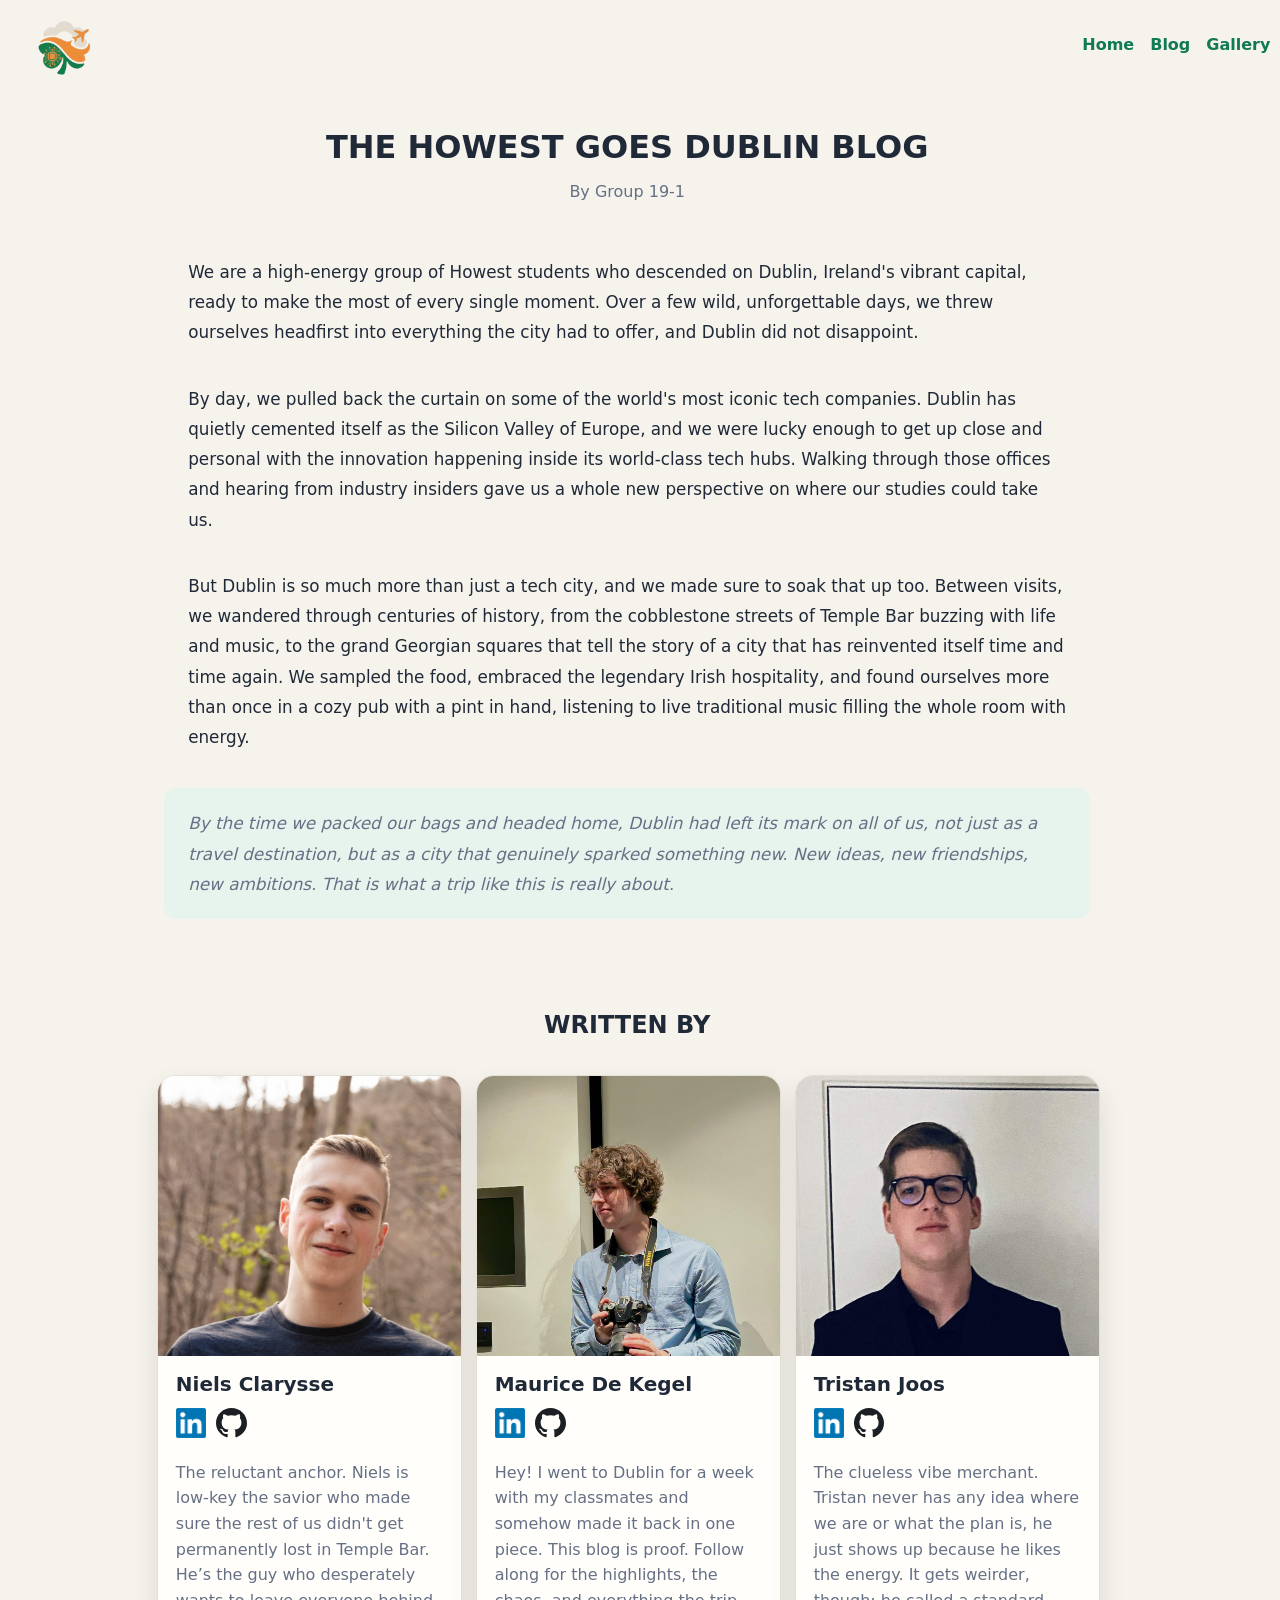
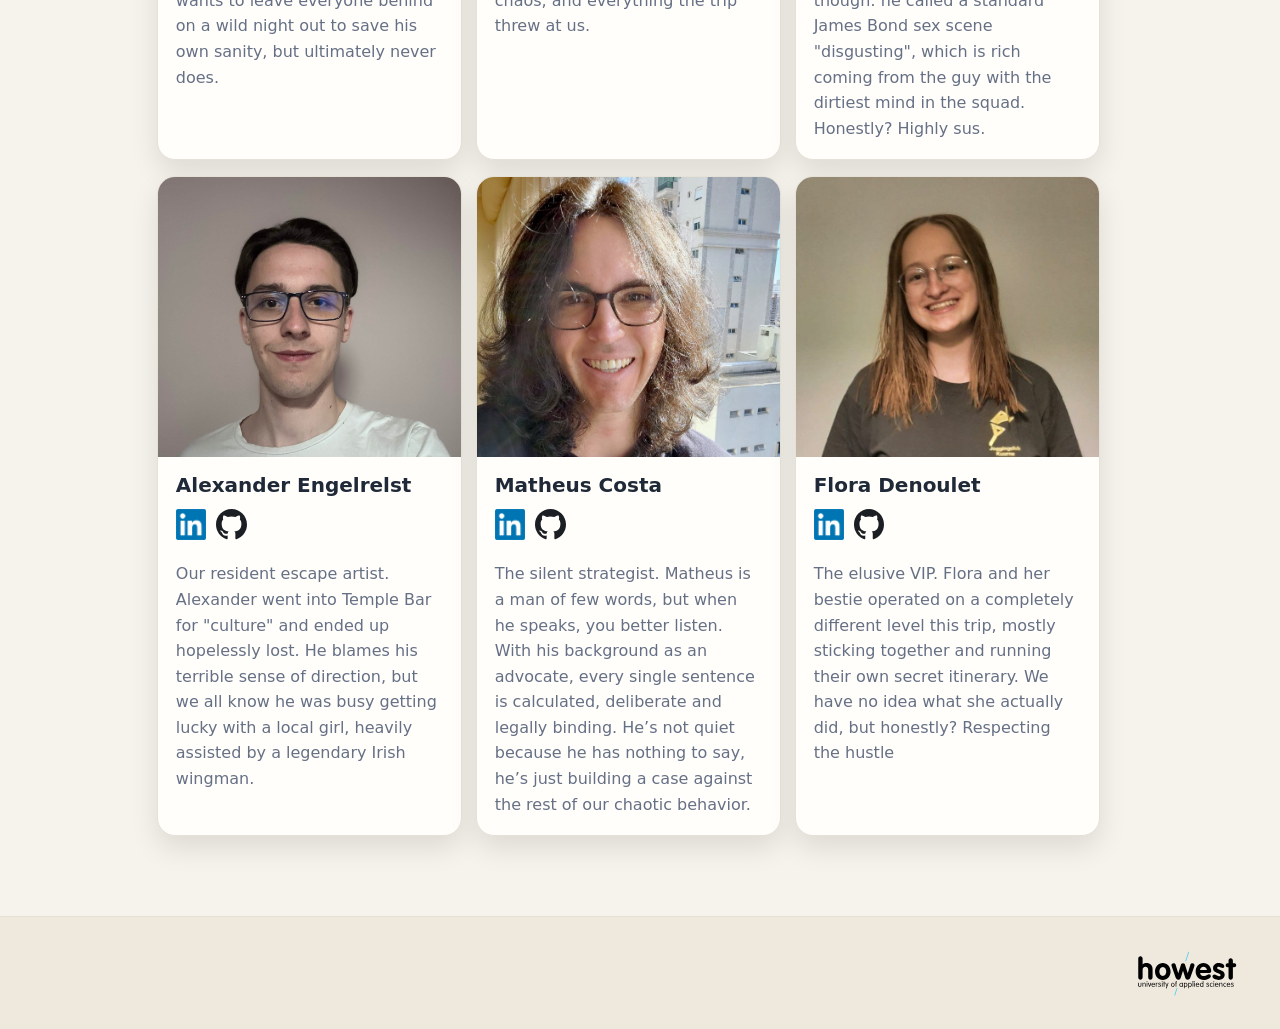
==== index.html @ f9d219fe "Adds final touches" ====
<!DOCTYPE html>
<html lang="en">
<head>
    <meta charset="UTF-8">
    <meta name="viewport" content="width=device-width, initial-scale=1.0">
    <title>Dublin Blog</title>
    <link rel="icon" type="image/x-icon" href="/assets/images/Dublin-logo.png">
    <link rel="stylesheet" href="assets/css/style.css">
    <link rel="stylesheet" href="assets/css/home.css">
    <link rel="stylesheet" href="assets/css/blog.css">
    <script src="assets/js/script.js" type="module"></script>
</head>
<body>
    <header>
        <a href="index.html" class="logo-link">
            <img src="assets/images/Dublin-logo.png" alt="Dublin Logo" class="logo">
        </a>
        <nav>
            <ul>
                <li class="nav-home"><a>Home</a></li>
                <li class="nav-blog"><a>Blog</a></li>
                <li class="nav-gallery"><a href="gallery.html">Gallery</a></li>
            </ul>
        </nav>
    </header>
    <main>
        <div class="home">
            <h1>THE HOWEST GOES DUBLIN BLOG</h1>
            <p class="subtext">By Group 19-1</p>
            <p class="intro">We are a high-energy group of Howest students who descended on Dublin, Ireland's vibrant capital, ready to make the most of every single moment. Over a few wild, unforgettable days, we threw ourselves headfirst into everything the city had to offer, and Dublin did not disappoint.</p>
            <p class="intro">By day, we pulled back the curtain on some of the world's most iconic tech companies. Dublin has quietly cemented itself as the Silicon Valley of Europe, and we were lucky enough to get up close and personal with the innovation happening inside its world-class tech hubs. Walking through those offices and hearing from industry insiders gave us a whole new perspective on where our studies could take us.</p>
            <p class="intro">But Dublin is so much more than just a tech city, and we made sure to soak that up too. Between visits, we wandered through centuries of history, from the cobblestone streets of Temple Bar buzzing with life and music, to the grand Georgian squares that tell the story of a city that has reinvented itself time and time again. We sampled the food, embraced the legendary Irish hospitality, and found ourselves more than once in a cozy pub with a pint in hand, listening to live traditional music filling the whole room with energy.</p>
            <p class="intro">By the time we packed our bags and headed home, Dublin had left its mark on all of us, not just as a travel destination, but as a city that genuinely sparked something new. New ideas, new friendships, new ambitions. That is what a trip like this is really about.</p>
            <h2>WRITTEN BY</h2>
            <div class="authors-info">
                <div class="author-card">
                    <img src="assets/images/profile-pics/Nielsje.jpg" alt="Test-Image" class="author-photo">
                    <p class="author-name">Niels Clarysse</p>
                    <div class="author-social" aria-label="Author social links">
                        <a class="social-btn" href="https://www.linkedin.com/in/nielsclarysse/" target="_blank" rel="noreferrer noopener" aria-label="LinkedIn">
                            <img src="assets/images/social-platform-logos/LinkedIn_logo_initials.png" alt="LinkedIn Logo" class="social-icon">
                        </a>
                        <a class="social-btn" href="https://github.com/nielsclarysse" target="_blank" rel="noreferrer noopener" aria-label="GitHub">
                            <img src="assets/images/social-platform-logos/Octicons-mark-github.svg" alt="LinkedIn Logo" class="social-icon github-icon">
                        </a>
                    </div>
                    <p class="short-intro">The reluctant anchor. Niels is low-key the savior who made sure the rest of us didn't get permanently lost in Temple Bar. He’s the guy who desperately wants to leave everyone behind on a wild night out to save his own sanity, but ultimately never does.</p>

                </div>
                <div class="author-card">
                    <img src="assets/images/profile-pics/Riesje.jpg" alt="Test-Image" class="author-photo">
                    <p class="author-name">Maurice De Kegel</p>
                    <div class="author-social" aria-label="Author social links">
                        <a class="social-btn" href="https://www.linkedin.com/in/dekegelmaurice/" target="_blank" rel="noreferrer noopener" aria-label="LinkedIn">
                            <img src="assets/images/social-platform-logos/LinkedIn_logo_initials.png" alt="LinkedIn Logo" class="social-icon">
                        </a>
                        <a class="social-btn" href="https://github.com/Maurice-De-Kegel" target="_blank" rel="noreferrer noopener" aria-label="GitHub">
                            <img src="assets/images/social-platform-logos/Octicons-mark-github.svg" alt="LinkedIn Logo" class="social-icon github-icon">
                        </a>
                    </div>
                    <p class="short-intro">Hey! I went to Dublin for a week with my classmates and somehow made it back in one piece. This blog is proof. Follow along for the highlights, the chaos, and everything the trip threw at us.</p>

                </div>
                <div class="author-card">
                    <img src="assets/images/profile-pics/Tristan.jpg" alt="Test-Image" class="author-photo">
                    <p class="author-name">Tristan Joos</p>
                    <div class="author-social" aria-label="Author social links">
                        <a class="social-btn" href="https://www.linkedin.com/in/tristan-joos-11b066354/" target="_blank" rel="noreferrer noopener" aria-label="LinkedIn">
                            <img src="assets/images/social-platform-logos/LinkedIn_logo_initials.png" alt="LinkedIn Logo" class="social-icon">
                        </a>
                        <a class="social-btn" href="https://github.com/TristanJoosHowest" target="_blank" rel="noreferrer noopener" aria-label="GitHub">
                            <img src="assets/images/social-platform-logos/Octicons-mark-github.svg" alt="LinkedIn Logo" class="social-icon github-icon">
                        </a>
                    </div>
                    <p class="short-intro">The clueless vibe merchant. Tristan never has any idea where we are or what the plan is, he just shows up because he likes the energy. It gets weirder, though: he called a standard James Bond sex scene "disgusting", which is rich coming from the guy with the dirtiest mind in the squad. Honestly? Highly sus.
                    </p>

                </div>
                <div class="author-card">
                    <img src="assets/images/profile-pics/Alexander.jpg" alt="Test-Image" class="author-photo">
                    <p class="author-name">Alexander Engelrelst</p>
                    <div class="author-social" aria-label="Author social links">
                        <a class="social-btn" href="https://www.linkedin.com/in/alexander-engelrelst-989792356/" target="_blank" rel="noreferrer noopener" aria-label="LinkedIn">
                            <img src="assets/images/social-platform-logos/LinkedIn_logo_initials.png" alt="LinkedIn Logo" class="social-icon">
                        </a>
                        <a class="social-btn" href="https://github.com/alexanderengelrelst-hub" target="_blank" rel="noreferrer noopener" aria-label="GitHub">
                            <img src="assets/images/social-platform-logos/Octicons-mark-github.svg" alt="LinkedIn Logo" class="social-icon github-icon">
                        </a>
                    </div>
                    <p class="short-intro">Our resident escape artist. Alexander went into Temple Bar for "culture" and ended up hopelessly lost. He blames his terrible sense of direction, but we all know he was busy getting lucky with a local girl, heavily assisted by a legendary Irish wingman.
                    </p>

                </div>
                <div class="author-card">
                    <img src="assets/images/profile-pics/matti.jpg" alt="Test-Image" class="author-photo">
                    <p class="author-name">Matheus Costa</p>
                    <div class="author-social" aria-label="Author social links">
                        <a class="social-btn" href="https://www.linkedin.com/in/matheus-costa-06b2541a5/" target="_blank" rel="noreferrer noopener" aria-label="LinkedIn">
                            <img src="assets/images/social-platform-logos/LinkedIn_logo_initials.png" alt="LinkedIn Logo" class="social-icon">
                        </a>
                        <a class="social-btn" href="https://github.com/" target="_blank" rel="noreferrer noopener" aria-label="GitHub">
                            <img src="assets/images/social-platform-logos/Octicons-mark-github.svg" alt="LinkedIn Logo" class="social-icon github-icon">
                        </a>
                    </div>
                    <p class="short-intro">The silent strategist. Matheus is a man of few words, but when he speaks, you better listen. With his background as an advocate, every single sentence is calculated, deliberate and legally binding. He’s not quiet because he has nothing to say, he’s just building a case against the rest of our chaotic behavior.
                    </p>

                </div>
                <div class="author-card">
                    <img src="assets/images/profile-pics/Flora.jpg" alt="Test-Image" class="author-photo">
                    <p class="author-name">Flora Denoulet</p>
                    <div class="author-social" aria-label="Author social links">
                        <a class="social-btn" href="https://www.linkedin.com/in/flora-denoulet-8433642a5" target="_blank" rel="noreferrer noopener" aria-label="LinkedIn">
                            <img src="assets/images/social-platform-logos/LinkedIn_logo_initials.png" alt="LinkedIn Logo" class="social-icon">
                        </a>
                        <a class="social-btn" href="https://github.com/floradenoulet" target="_blank" rel="noreferrer noopener" aria-label="GitHub">
                            <img src="assets/images/social-platform-logos/Octicons-mark-github.svg" alt="LinkedIn Logo" class="social-icon github-icon">
                        </a>
                    </div>
                    <p class="short-intro">The elusive VIP. Flora and her bestie operated on a completely different level this trip, mostly sticking together and running their own secret itinerary. We have no idea what she actually did, but honestly? Respecting the hustle</p>
                </div>
            </div>
        </div>
        <div class="blog hidden">
            <div class="blog-container">
                <h1>BLOG</h1>

                <article class="blog-post">
                    <div class="blog-post-header">
                        <div>
                            <h2 class="blog-post-day">Day 1</h2>
                            <span class="blog-post-date">Monday 02/02/2026</span>
                        </div>
                        <span class="blog-post-author">By Niels Clarysse</span>
                    </div>
                    <div class="blog-post-body">
                        <div class="blog-img blog-img-right">
                            <img class="blog-img-label" src="assets/images/gallery-pictures/Day%201/Plane.jpg" alt="Picture out of plane window">
                        </div>
                        <p>The first day started early, at 7:15 AM, we all gathered at Brussels Airport. Our plane took off at 10:15 AM, and after a short flight, we arrived at Dublin Airport. We swiftly collected our baggage and took a bus to the hotel.</p>
                        <p>Once we arrived, we had a brief moment to make ourselves comfortable in our rooms and grab some lunch.</p>
                        <div class="blog-img blog-img-left">
                            <img class="blog-img-label" src="assets/images/gallery-pictures/Day%201/Womens-day.jpg" alt="Picture of womens day celebration in Dublin">
                        </div>
                        <p>After enjoying a good meal, we set off on a city tour through Dublin. The tour showcased several of the city's famous landmarks and its rich history. It was very interesting, to say the least.</p>
                        <p>After the tour, we had the evening to ourselves. We used this time for some night sightseeing. The city was beautifully lit up because, from January 30th to February 2nd, Dublin celebrates women and as a result, St. Brigid was projected onto many of the buildings. To top off the night, we headed to a pub for our first taste of Guinness.</p>
                    </div>
                </article>

                <article class="blog-post">
                    <div class="blog-post-header">
                        <div>
                            <h2 class="blog-post-day">Day 2</h2>
                            <span class="blog-post-date">Tuesday 03/02/2026</span>
                        </div>
                        <span class="blog-post-author">By Flora Denoulet</span>
                    </div>
                    <div class="blog-post-body">
                        <div class="blog-img blog-img-right">
                            <img class="blog-img-label" src="assets/images/gallery-pictures/Day%202/LinkedIn.jpg" alt="LinkedIn Picture">
                        </div>
                        <p>I woke up bright and early at 6:30 to enjoy my first breakfast at the hotel. After gathering in the lobby, the whole group left together towards the first enterprise of the week. It took us a while to find the front door of LinkedIn, but we got there eventually.</p>
                        <p>They kicked the visit off with a presentation from 4 employees, one of them a former Howest-student. They explained the importance of a complete LinkedIn profile and how to properly fill in every part. They also showed us what employers see when they are looking for new hires. This helped us better understand what we need to focus on in our own profiles. Then they gave us a guided tour and we got to see the different meeting and break rooms. After a small photoshoot in front of the LinkedIn logo, we were off to go eat lunch.</p>
                        <div class="blog-img blog-img-left">
                            <img class="blog-img-label" src="assets/images/gallery-pictures/Day%202/Hike.jpeg" alt="Hike Picture">
                        </div>
                        <p>In the afternoon we were free to explore the city, but the lecturers had plans to go for a cliff walk and invited us along. So, after a 1 hour train ride to Howth, we started our 7.8 km trail. With a lot of wind and a little bit of rain, we hiked on the island and enjoyed the beautiful view. My hands were freezing after walking in the cold weather for hours, so I decided to eat pancakes for dinner to warm myself up again.</p>
                    </div>
                </article>

                <article class="blog-post">
                    <div class="blog-post-header">
                        <div>
                            <h2 class="blog-post-day">Day 2 - Afternoon</h2>
                            <span class="blog-post-date">Tuesday 03/02/2026</span>
                        </div>
                        <span class="blog-post-author">By Maurice De Kegel</span>
                    </div>
                    <div class="blog-post-body">
                        <div class="blog-img blog-img-right">
                            <img class="blog-img-label" src="assets/images/gallery-pictures/Day%202/museum.jpeg" alt="Irish Whiskey Museum Picture">
                        </div>
                        <p>When traveling on a study trip, some of the best moments happen when exploring a new city firsthand. Instead of sticking with our lecturers for the afternoon, a few friends and I decided to split off and explore Dublin on our own terms. Our wandering brought us right next to the historic Trinity College, where we decided to step inside the Irish Whiskey Museum. What followed was a journey through time, led by two incredibly charismatic and knowledgeable tour guides who brought the history of the spirit to life.</p>
                        <p>The experience kicked off with a cinematic overview. The tour began with a short animated video that traced the global roots of distillation all the way back to ancient Mesopotamia. The animation, paired with the guides' energetic narration, set the stage by explaining how an ancient process eventually traveled across the world to become a massive global industry — noting that the very word "whiskey" comes from the Gaelic phrase <em>uisce beatha</em>, which translates to "water of life."</p>
                        <div class="blog-img blog-img-left">
                            <img class="blog-img-label" src="assets/images/gallery-pictures/Day%202/irish-whiskey-museum-entrance-whiskey-barrel.jpg" alt="Irish Whiskey Museum whiskey room Picture">                        </div>
                        <p>Moving deeper into the museum, the atmosphere shifted as we stepped into a room beautifully decorated like an old-school, hidden speakeasy. This portion of the tour focused on the era of illicit home-brewing in Ireland, known as Poitín. The guides detailed the endless cat-and-mouse game between local bootleggers and the police. Because these homemade concoctions were completely unregulated, they were often highly dangerous — high levels of methanol would occasionally put unsuspecting drinkers into a deep, comatose state. To avoid burying the living, locals relied on a string tied to a person's wrist connected to a bell above ground, establishing the expression "saved by the bell."</p>
                        <p>The journey through time continued as we transitioned into a newer style of bar, where the walls quite literally came to life with interactive, talking portraits of industry giants like John Jameson and James Power. The guides also broke down the differences between Irish whiskey and Scotch — Irish whiskey is distilled three times for an exceptionally smooth finish, while Scotch is distilled twice and dried over open peat fires, giving it a distinctly smoky flavor.</p>
                        <div class="blog-img blog-img-right">
                            <img class="blog-img-label" src="assets/images/gallery-pictures/Day%202/Whiskey.jpeg" alt="Irish Whiskey">
                        </div>
                        <p>The tour reached its grand finale in a vibrant vintage tasting room. The experience concluded with a guided tasting of four distinct varieties of Irish whiskey. The guides walked us through the unique flavor notes, aging processes, and characteristics of each glass. After the presentation, there was plenty of time to take photos, chat with the welcoming staff, and browse the gift shop before heading back out into the city.</p>
                    </div>
                </article>

                <article class="blog-post">
                    <div class="blog-post-header">
                        <div>
                            <h2 class="blog-post-day">Day 3</h2>
                            <span class="blog-post-date">Wednesday 04/02/2026</span>
                        </div>
                        <span class="blog-post-author">By Matheus Costa</span>
                    </div>
                    <div class="blog-post-body">
                        <div class="blog-img blog-img-right">
                            <img class="blog-img-label" src="assets/images/gallery-pictures/Day%203/IBM.jpeg" alt="IBM">
                        </div>
                        <p>The alarm went off at 6:45. A hearty Irish breakfast was waiting for us downstairs, so there wasn't a second to spare: I got dressed and headed straight for the lobby.</p>
                        <p>Unlike the other days, two company visits were scheduled for our second day: IBM and Kyndryl. We left the lobby around 7:45 and, under the typical Irish February rain, headed to a bus stop. From there, a roughly 30-minute bus ride took us to Damastown, located on the outskirts of Dublin, where IBM has one of its many so-called "campuses."</p>
                        <p>This campus specifically was a computer factory that later was converted into an office. Our host, Mr. Peter Bottelier, who had been working at IBM for more than 20 years, shared with us a bit of his and IBM's history, along with the company's business vision. I wasn't expecting to hear that IBM was founded in 1911! According to our host, its longevity and relevance are explained by building long-term solutions instead of catching up with trends, because they tend to become less relevant as the hype towards them fades out.</p>
                        <p>Four guest speakers from different divisions of IBM were invited to share some words with our group as well. They all had different backgrounds in the company, ranging from a senior support engineer to a junior software developer. The gist of all conversations was that IBM supports both kinds of employees: those who prefer to stick to a career path to gain deep expertise in an area and those who are motivated by the challenges that arise from tackling new areas of expertise.</p>
                        <div class="blog-img blog-img-left">
                            <img class="blog-img-label" src="assets/images/gallery-pictures/Day%203/Kyndryl.jpg" alt="Kyndryl">
                        </div>
                        <p>After eating lunch at IBM's cafeteria, we took the bus back to the centre, were we had a 2-hour break before meeting the whole group for the second visit of the day. Despite the unwelcoming weather, my friends and I decided to eat ice cream and walk around River Liffey to, then, meet our peers at the Tara Street metro station.</p>
                        <p>From there, we took a 15-minute ride to the closest station to our final destination. Then we walked for about another 15 minutes through a neighbourhood home to many consulates and embassies. Why? Our next visit was to the Belgian embassy.</p>
                        <p>We were treated to afternoon tea while waiting for our hosts to begin the presentation. Although the visit took place at a diplomatic venue, our goal was to learn about Kyndryl, a technology company that, compared to the other ones we visited during our trip, has a relatively recent history. Originally part of IBM, Kyndryl became a separated entity in 2021, with the goal of offering a wide array of services related to IT infrastructure systems, focussing on innovation.</p>
                        <p>By the time our visit ended, it was already dark outside. So, after returning to the centre, my friends and I couldn't think of a better way to treat ourselves after such a busy day: a stop by at a cozy pizza parlour followed by a pub crawling through the bustling night streets.</p>
                    </div>
                </article>

                <article class="blog-post">
                    <div class="blog-post-header">
                        <div>
                            <h2 class="blog-post-day">Day 4</h2>
                            <span class="blog-post-date">Thursday 05/02/2026</span>
                        </div>
                        <span class="blog-post-author">By Alexander Engelrelst</span>
                    </div>
                    <div class="blog-post-body">
                        <div class="blog-img blog-img-right">
                            <img class="blog-img-label" src="assets/images/gallery-pictures/Day%204/Google.jpg" alt="Picure of the Google Headquarters in Dublin">
                        </div>
                        <p>On Thursday, we woke up at 6:30 AM for the visit I was personally most excited about. After another great Full Irish breakfast, we gathered at 8:10 AM ready to brave the Irish weather while going to the Google Headquarters. With the wind tearing through the streets, it really was a bad day to be a trashcan.</p>
                        <p>After a short wait, we entered the building and each received a visitor badge. We received a tour of the campus, and I must admit that the office was extraordinary. The office featured not only regular workspaces but also a vast array of options to relax, such as game rooms, flight simulators, and even an indoor cinema. I loved how the sheer number of coffee corners immediately gave away that it was a tech company's office.</p>
                        <div class="blog-img blog-img-left">
                            <img class="blog-img-label" src="assets/images/gallery-pictures/Day%204/Guiness.jpg" alt="Picture of the Guinness Storehouse in Dublin">
                        </div>
                        <p>We heard from both security experts and software reliability engineers. It was probably the most technical visit thus far, which is one of the main reasons I enjoyed it. After leaving the Google Headquarters we went for a very healthy lunch — that being KFC.</p>
                        <p>At 3:35 PM we gathered in front of the Guinness Storehouse. As someone who likes a stout occasionally, it was quite interesting to learn what it is exactly and how it gets made. The best part was, of course, the tasting. Since it was the last day, a few students had the idea to go have a drink with a larger group. We went to Dublin's Wetherspoon's where we had dinner and a few drinks, which turned into quite an adventure.</p>
                    </div>
                </article>

                <article class="blog-post">
                    <div class="blog-post-header">
                        <div>
                            <h2 class="blog-post-day">Day 5</h2>
                            <span class="blog-post-date">Friday 06/02/2026</span>
                        </div>
                        <span class="blog-post-author">By Tristan Joos</span>
                    </div>
                    <div class="blog-post-body">
                        <div class="blog-img blog-img-right">
                            <img class="blog-img-label" src="assets/images/gallery-pictures/Day%204/Cafe.png" alt="Picture of a cafe in Dublin">
                        </div>
                        <p>Friday, the final day of our trip — we woke at approximately 7:00 AM to enjoy breakfast at the hotel. Following breakfast, we spent the time until 10:00 AM packing our luggage and preparing for checkout.</p>
                        <p>We checked out of the hotel at around 10:00 AM and were informed that we had the remainder of the day free, with the requirement to return by 1:45 PM to board the bus to the airfield. Taking advantage of this free time, my friends and I decided to return to the city center. We visited a shopping mall and several nearby parks, making a brief stop at a local coffee shop to warm up.</p>
                        <div class="blog-img blog-img-left">
                            <img class="blog-img-label" src="assets/images/gallery-pictures/Day%204/Mall.png" alt="Picture of a mall in Dublin">
                        </div>
                        <p>After completing our walk through the city, we returned to the hotel to catch the bus back to the airport. During the bus journey, our lecturers conducted an engaging technology quiz about our trip, testing our retention of the experiences and knowledge gained throughout the week. Upon arriving at the airport, we checked our bags and had time until 4:30 PM before boarding our flight back to Belgium.</p>
                    </div>
                </article>
            </div>
        </div>
    </main>
    <footer>
    </footer>
</body>
</html>
---- assets/css/style.css ----
/* =========================
   Variables / Global
   ========================= */

:root {
    --background: #F6F3EC;
    --cards: #FFFEFB;
    --text-primary: #1F2937;
    --text-muted: #667085;
    --primary: #0F7A53;
    --secondary: #0E7A76;
    --accent-brass: #B8893B;
    --accent-orange: #ED8E37;
    --highlight: #E7F4EE;
    --borders: #E6E1D7;
    --footer: #EFE8DD;

    --link: var(--primary);
    --link-hover: #0B6242;
    --focus-ring: rgba(15, 122, 83, 0.32);

    --font-sans: "Inter", system-ui, -apple-system, "Segoe UI", Roboto, "Helvetica Neue",
    Arial, "Noto Sans", "Liberation Sans", sans-serif;
    --font-display: "Space Grotesk", var(--font-sans);

    --howest-logo: url("../images/howest-logo/howest-black.svg");
}

@media (prefers-color-scheme: dark) {
    :root {
        --background: #0B1220;
        --cards: #101C2F;
        --text-primary: #F3F4F6;
        --text-muted: #A7AFBD;
        --primary: #22B07F;
        --secondary: #2AA7A1;
        --accent-brass: #D39A4A;
        --accent-orange: #F0A050;
        --highlight: #142845;
        --borders: #223556;
        --footer: #272d3a;

        --link: var(--primary);
        --link-hover: #2FD195;
        --focus-ring: rgba(34, 176, 127, 0.40);

        --howest-logo: url("../images/howest-logo/howest-wit-footer-en.svg");

    }

    .github-icon {
        filter: brightness(0) saturate(100%) invert(100%) sepia(100%) saturate(2%) hue-rotate(299deg) brightness(102%) contrast(101%);
    }
}


/* =========================
   Base / Global
   ========================= */
body {
    width: 98vw;
    margin: 0;
    font-family: var(--font-sans), sans-serif;
    background: var(--background);
    color: var(--text-primary);
}

h1, h2, h3 {
    font-family: var(--font-display), sans-serif;
}

/* =========================
   Header & Navigation
   ========================= */
header {
    width: 100%;
    margin-inline: 1rem;

    display: flex;
    align-items: center;
    justify-content: space-between;

    background: var(--background);
}

nav ul {
    margin: 0;
    padding: 0;
    list-style: none;

    display: flex;
    align-items: center;
    gap: 1rem;
}

nav a {
    color: var(--link);
    text-decoration: none;
    font-weight: 600;
}

nav a:hover {
    color: var(--link-hover);
    text-decoration: underline;
    cursor: pointer;
}
---- assets/css/home.css ----
/* =========================
   Home / Intro
   ========================= */
.home {
    width: 100%;
    display: flex;
    flex-direction: column;
    align-items: center;
    justify-content: center;
    gap: 1rem;
}

.home h1 {
    margin: 2.5rem 0 0;
}

.home .subtext {
    margin: 0 0 2.5rem;
    color: var(--text-muted);
}

.intro {
    max-width: 70%;
    margin: 0 auto 1.25rem;
    font-size: 1.05rem;
    line-height: 1.8;
    color: var(--text-primary);
}

.intro:first-of-type {
    font-size: 1.15rem;
    font-weight: 500;
    color: var(--text-primary);
    border-left: 4px solid var(--primary);
    padding-left: 1.25rem;
    margin-bottom: 1.75rem;
}

.intro:last-of-type {
    margin-bottom: 3.5rem;
    padding: 1.25rem 1.5rem;
    background: var(--highlight);
    border-radius: 12px;
    font-style: italic;
    color: var(--text-muted);
}

@media (max-width: 768px) {
    .intro {
        max-width: 90%;
    }
}

@media (max-width: 480px) {
    .intro {
        max-width: 100%;
    }
}

/* =========================
   Authors Grid
   ========================= */
.authors-info {
    max-width: 75%;
    margin-inline: auto;

    display: grid;
    grid-template-columns: repeat(3, minmax(0, 1fr));
    gap: 1rem;
}

@media (max-width: 1024px) {
    .authors-info {
        grid-template-columns: repeat(2, minmax(0, 1fr));
    }
}

@media (max-width: 640px) {
    .authors-info {
        max-width: 100%;
        grid-template-columns: 1fr;
    }
}

.logo {
    display: block;
    max-width: 5rem;
    margin-left: .5rem;
    margin-top: .5rem;
}

/* =========================
   Author Card
   ========================= */
.author-card {
    width: 100%;
    background: var(--cards);
    border: 1px solid var(--borders);
    border-radius: 18px;
    overflow: hidden;

    box-shadow: 0 12px 28px rgba(0, 0, 0, 0.10);
    transition: transform 160ms ease, box-shadow 160ms ease, border-color 160ms ease;
}

.author-photo {
    display: block;
    width: 100%;
    height: 280px;
    object-fit: cover;
}

.author-name,
.short-intro {
    padding-inline: 18px;
}

.author-name {
    margin: 16px 0 6px;
    font-size: 1.25rem;
    font-weight: 750;
    line-height: 1.2;
}

.short-intro {
    margin: 0 0 18px;
    color: var(--text-muted);
    font-size: 1rem;
    line-height: 1.6;

}

.author-card:hover {
    transform: translateY(-3px);
    border-color: color-mix(in srgb, var(--primary) 35%, var(--borders));
    box-shadow: 0 18px 42px rgba(0, 0, 0, 0.14);
}

.author-card:focus-within {
    outline: 3px solid var(--focus-ring);
    outline-offset: 3px;
}

@media (max-width: 480px) {
    .author-photo {
        height: 220px;
    }

    .author-name,
    .short-intro {
        padding-inline: 16px;
    }
}

/* =========================
   Author Social Buttons
   ========================= */
.author-social {
    padding: 0 18px 18px;
    margin-top: 0.5rem;
    margin-bottom: 0;

    display: flex;
    flex-wrap: wrap;
    gap: 10px;
}

.social-btn {
    display: inline-flex;
    align-items: center;
    justify-content: center;

    height: 38px;
    color: var(--text-primary);
    text-decoration: none;
    font-weight: 650;
    font-size: 0.95rem;

    transition: transform 140ms ease;
}

.social-btn:hover {
    transform: translateY(-1px);
}

.social-btn:focus-visible {
    outline: 3px solid var(--focus-ring);
    outline-offset: 2px;
}

.social-icon {
    height: 80%;
}

@media (max-width: 480px) {
    .author-social {
        padding: 0 16px 16px;
    }
}

/* =========================
   Footer
   ========================= */
footer {
    width: 100vw;
    height: 5rem;
    margin-top: 5rem;
    padding-bottom: 2rem;

    display: flex;
    flex-direction: column;
    align-items: center;
    justify-content: center;

    border-top: 1px solid var(--borders);
    color: var(--text-muted);

    background: var(--footer) var(--howest-logo) no-repeat center right 2.5%;
    background-size: 10%;
}

/* =========================
   Utilities
   ========================= */
.hidden {
    display: none;
}
---- assets/css/blog.css ----
/* =========================
   Blog
   ========================= */
.blog {
    width: 100%;
}

.blog-container {
    max-width: 68.75rem;
    margin: 0 auto;
    padding: 1rem 2rem 4rem;
    box-sizing: border-box;
}

.blog-container h1 {
    text-align: center;
    margin-bottom: 3rem;
}

.blog-post {
    margin-bottom: 4rem;
    padding-bottom: 4rem;
    border-bottom: 1px solid var(--borders);
}

.blog-post:last-child {
    border-bottom: none;
}

.blog-post-header {
    display: flex;
    align-items: flex-end;
    justify-content: space-between;
    gap: 1rem;
    margin-bottom: 1.5rem;
    padding-bottom: 0.75rem;
    border-bottom: 3px solid var(--accent-orange);
}

.blog-post-day {
    margin: 0 0 0.15rem 0;
    font-size: 1.6rem;
    color: var(--accent-orange);
}

.blog-post-date {
    display: block;
    font-size: 0.9rem;
    color: var(--text-muted);
}

.blog-post-author {
    font-size: 0.9rem;
    font-weight: 600;
    color: var(--text-muted);
    white-space: nowrap;
}

.blog-post-body {
    line-height: 1.8;
    font-size: 1rem;
    color: var(--text-primary);
}

.blog-post-body p {
    margin: 0 0 1.2rem 0;
}

.blog-post-body::after {
    content: "";
    display: table;
    clear: both;
}

.blog-img {
    width: 17.5rem;
    height: 12.5rem;
    border-radius: 0.75rem;
    background: var(--highlight);
    border: 1px solid var(--borders);
    box-shadow: 0 4px 12px rgba(0, 0, 0, 0.10);
    display: flex;
    align-items: center;
    justify-content: center;
    margin-bottom: 1rem;
}

.blog-img-right {
    float: right;
    margin-left: 1.5rem;
}

.blog-img-left {
    float: left;
    margin-right: 1.5rem;
}

.blog-img-label {
    font-size: 0.85rem;
    color: var(--text-muted);
}

.blog-img img {
    width: 100%;
    height: 100%;
    object-fit: cover;
    border-radius: 0.6rem;
}

@media (max-width: 40rem) {
    .blog-container {
        padding: 1rem 1rem 3rem;
    }

    .blog-img {
        float: none;
        width: 100%;
        height: 11.25rem;
        margin: 0 0 1rem 0;
    }

    .blog-post-header {
        flex-direction: column;
        align-items: flex-start;
    }
}
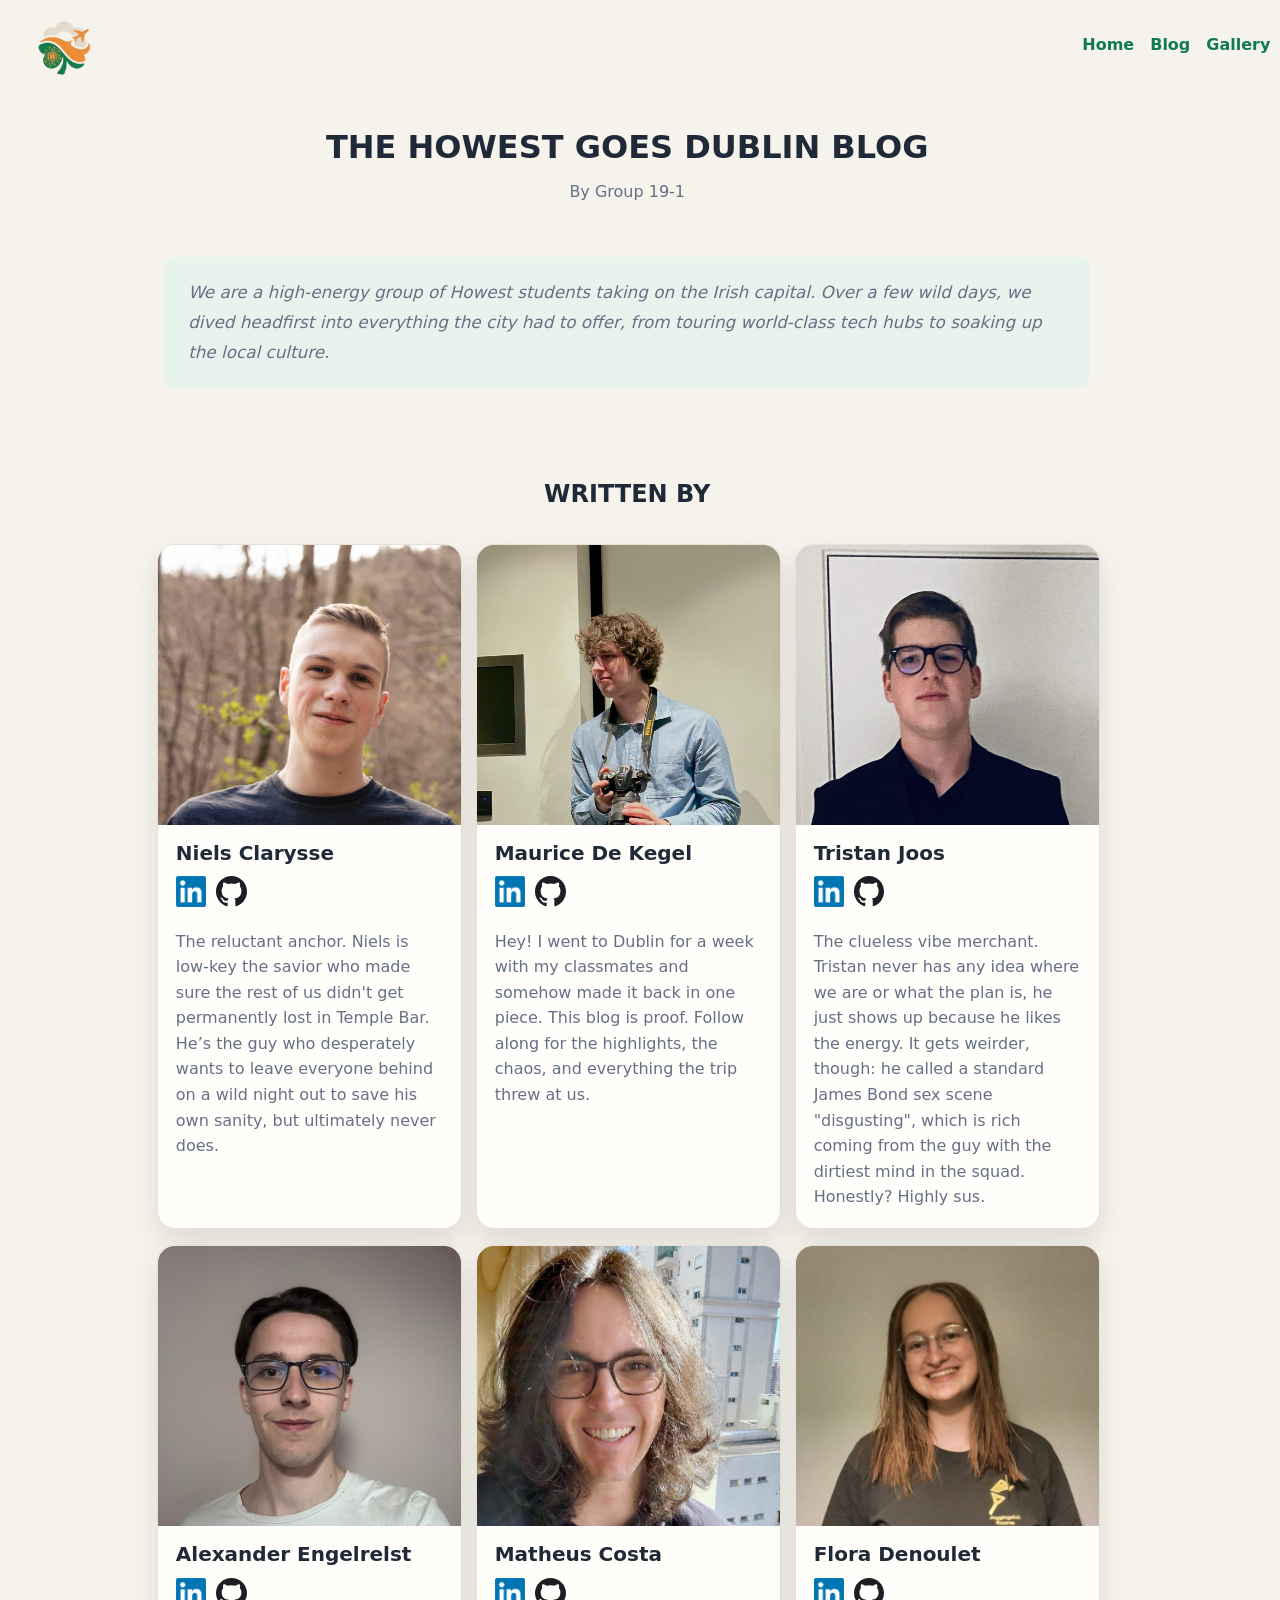
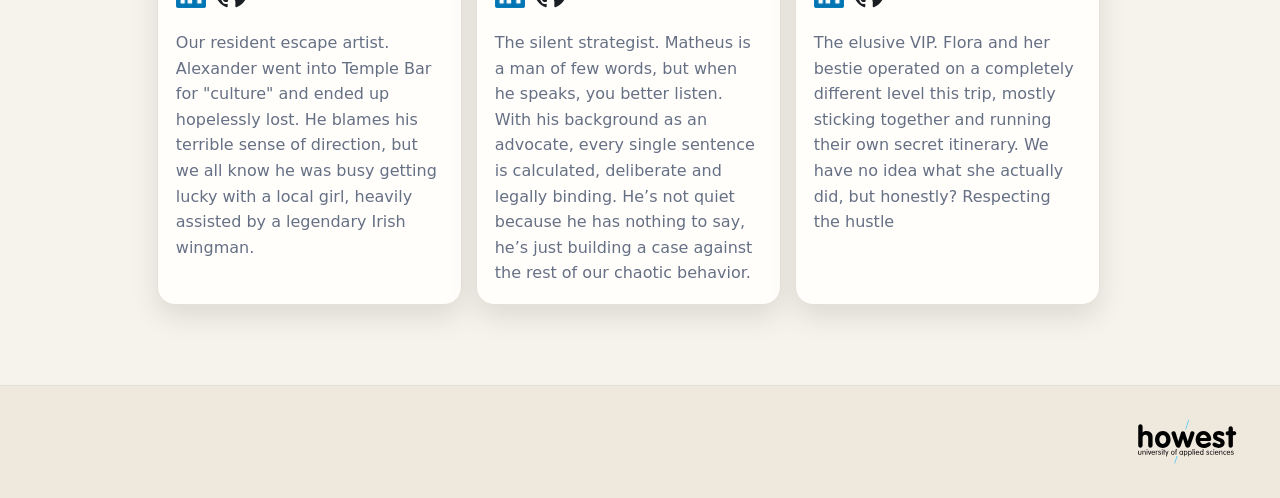
==== commit 1388c562: "Fixes intro" ====
--- a/index.html
+++ b/index.html
@@ -27,10 +27,8 @@
         <div class="home">
             <h1>THE HOWEST GOES DUBLIN BLOG</h1>
             <p class="subtext">By Group 19-1</p>
-            <p class="intro">We are a high-energy group of Howest students who descended on Dublin, Ireland's vibrant capital, ready to make the most of every single moment. Over a few wild, unforgettable days, we threw ourselves headfirst into everything the city had to offer, and Dublin did not disappoint.</p>
-            <p class="intro">By day, we pulled back the curtain on some of the world's most iconic tech companies. Dublin has quietly cemented itself as the Silicon Valley of Europe, and we were lucky enough to get up close and personal with the innovation happening inside its world-class tech hubs. Walking through those offices and hearing from industry insiders gave us a whole new perspective on where our studies could take us.</p>
-            <p class="intro">But Dublin is so much more than just a tech city, and we made sure to soak that up too. Between visits, we wandered through centuries of history, from the cobblestone streets of Temple Bar buzzing with life and music, to the grand Georgian squares that tell the story of a city that has reinvented itself time and time again. We sampled the food, embraced the legendary Irish hospitality, and found ourselves more than once in a cozy pub with a pint in hand, listening to live traditional music filling the whole room with energy.</p>
-            <p class="intro">By the time we packed our bags and headed home, Dublin had left its mark on all of us, not just as a travel destination, but as a city that genuinely sparked something new. New ideas, new friendships, new ambitions. That is what a trip like this is really about.</p>
+            <p class="intro">We are a high-energy group of Howest students taking on the Irish capital. Over a few wild days, we dived headfirst into everything the city had to offer, from touring world-class tech hubs to soaking up the local culture.
+            </p>
             <h2>WRITTEN BY</h2>
             <div class="authors-info">
                 <div class="author-card">
@@ -180,16 +178,17 @@
                         <div class="blog-img blog-img-right">
                             <img class="blog-img-label" src="assets/images/gallery-pictures/Day%202/museum.jpeg" alt="Irish Whiskey Museum Picture">
                         </div>
-                        <p>When traveling on a study trip, some of the best moments happen when exploring a new city firsthand. Instead of sticking with our lecturers for the afternoon, a few friends and I decided to split off and explore Dublin on our own terms. Our wandering brought us right next to the historic Trinity College, where we decided to step inside the Irish Whiskey Museum. What followed was a journey through time, led by two incredibly charismatic and knowledgeable tour guides who brought the history of the spirit to life.</p>
-                        <p>The experience kicked off with a cinematic overview. The tour began with a short animated video that traced the global roots of distillation all the way back to ancient Mesopotamia. The animation, paired with the guides' energetic narration, set the stage by explaining how an ancient process eventually traveled across the world to become a massive global industry — noting that the very word "whiskey" comes from the Gaelic phrase <em>uisce beatha</em>, which translates to "water of life."</p>
+                        <p>It started with a short animated video about the origins of distillation, going all the way back to ancient Mesopotamia. The guides kept jumping in with their own commentary and the whole thing moved quickly. By the end of it you understood how this one ancient process slowly spread across the world and became the massive industry it is today. We also learned that the word "whiskey" itself comes from the Gaelic "uisce beatha," meaning "water of life," which I thought was a nice touch.</p>
+                        <p>Then the tone shifted. We walked into a room decorated like a hidden speakeasy, dim lighting and all, and that's where things got a bit darker and honestly more interesting. This section was about Poitín, illegal home-brewing in Ireland, and the constant back-and-forth between bootleggers and police trying to track down their copper stills. Because nobody was regulating any of it, the stuff being produced was often genuinely dangerous. Because of the unprecise distillation methanol would build up in the brews and could end up leaving someone in a coma for days, and more than once people were mistakenly buried alive because of it. It is believed that because of this the stories of zombies came alive. So to solve this problem they tied a string to the wrist of the buried connected to a bell above ground. This is apparently where the whole “saved by the bell” expression comes from. And in some of these underground establishments they'd use an actual coffin as the bar counter. When it started to smell, they knew the person was actually gone. Grim, but the guides told it in a way that had everyone laughing.</p>
                         <div class="blog-img blog-img-left">
                             <img class="blog-img-label" src="assets/images/gallery-pictures/Day%202/irish-whiskey-museum-entrance-whiskey-barrel.jpg" alt="Irish Whiskey Museum whiskey room Picture">                        </div>
-                        <p>Moving deeper into the museum, the atmosphere shifted as we stepped into a room beautifully decorated like an old-school, hidden speakeasy. This portion of the tour focused on the era of illicit home-brewing in Ireland, known as Poitín. The guides detailed the endless cat-and-mouse game between local bootleggers and the police. Because these homemade concoctions were completely unregulated, they were often highly dangerous — high levels of methanol would occasionally put unsuspecting drinkers into a deep, comatose state. To avoid burying the living, locals relied on a string tied to a person's wrist connected to a bell above ground, establishing the expression "saved by the bell."</p>
-                        <p>The journey through time continued as we transitioned into a newer style of bar, where the walls quite literally came to life with interactive, talking portraits of industry giants like John Jameson and James Power. The guides also broke down the differences between Irish whiskey and Scotch — Irish whiskey is distilled three times for an exceptionally smooth finish, while Scotch is distilled twice and dried over open peat fires, giving it a distinctly smoky flavor.</p>
+                        <p>After that we moved into a room where the walls were covered in animated portraits, moving and talking paintings of figures like John Jameson and James Power. Instead of just reading about these people on a plaque, you got to watch them bicker and boast about their rivalries. It was a bit theatrical but genuinely fun, and it gave you a real sense of the personalities behind the brands.</p>
+                        <p>The guides used this section to walk us through the differences between Irish whiskey and Scotch. Irish whiskey gets distilled three times and the barley is dried in sealed kilns, which keeps the smoke out and gives it that clean, smooth finish. Scotch usually only goes through two distillations, and the barley is dried over open peat fires, hence the smokiness. Even the spelling is different; the Irish keep the "e" in whiskey while the Scots leave it out.</p>
                         <div class="blog-img blog-img-right">
                             <img class="blog-img-label" src="assets/images/gallery-pictures/Day%202/Whiskey.jpeg" alt="Irish Whiskey">
                         </div>
-                        <p>The tour reached its grand finale in a vibrant vintage tasting room. The experience concluded with a guided tasting of four distinct varieties of Irish whiskey. The guides walked us through the unique flavor notes, aging processes, and characteristics of each glass. After the presentation, there was plenty of time to take photos, chat with the welcoming staff, and browse the gift shop before heading back out into the city.</p>
+                        <p>The tour wrapped up in a tasting room that looked like an old-fashioned bar, all warm wood and low lighting. We tried four different Irish whiskeys and the guides went through each one, covering the flavor, the aging, and what made it distinct. Nobody was rushing us out, so there was time to hang around, chat, grab some photos, and have a look around the gift shop before heading back out into the city. If you're ever in Dublin with a free afternoon, it's well worth the detour.
+                        </p>
                     </div>
                 </article>
 
@@ -205,17 +204,17 @@
                         <div class="blog-img blog-img-right">
                             <img class="blog-img-label" src="assets/images/gallery-pictures/Day%203/IBM.jpeg" alt="IBM">
                         </div>
-                        <p>The alarm went off at 6:45. A hearty Irish breakfast was waiting for us downstairs, so there wasn't a second to spare: I got dressed and headed straight for the lobby.</p>
-                        <p>Unlike the other days, two company visits were scheduled for our second day: IBM and Kyndryl. We left the lobby around 7:45 and, under the typical Irish February rain, headed to a bus stop. From there, a roughly 30-minute bus ride took us to Damastown, located on the outskirts of Dublin, where IBM has one of its many so-called "campuses."</p>
-                        <p>This campus specifically was a computer factory that later was converted into an office. Our host, Mr. Peter Bottelier, who had been working at IBM for more than 20 years, shared with us a bit of his and IBM's history, along with the company's business vision. I wasn't expecting to hear that IBM was founded in 1911! According to our host, its longevity and relevance are explained by building long-term solutions instead of catching up with trends, because they tend to become less relevant as the hype towards them fades out.</p>
+                        <p>The alarm went off at 6:45. A hearty Irish breakfast was waiting for us downstairs, so there wasn’t a second to spare: I got dressed and headed straight for the lobby.</p>
+                        <p>Unlike the other days, two company visits were scheduled for our second day: IBM and Kyndryl. We left the lobby around 7:45 and, under the typical Irish February rain, headed to a bus stop. From there, a roughly 30-minute bus ride took us to Damastown, located on the outskirts of Dublin, where IBM has one of its many so-called “campuses.”</p>
+                        <p>This campus specifically was a computer factory that later was converted into an office. Our host, Mr. Peter Bottelier, who had been working at IBM for more than 20 years, shared with us a bit of his and IBM’s history, along with the company’s business vision. I wasn’t expecting to hear that IBM was founded in 1911! According to our host, its longevity and relevance are explained by building long-term solutions instead of catching up with trends, because they tend to become less relevant as the hype towards them fades out.</p>
                         <p>Four guest speakers from different divisions of IBM were invited to share some words with our group as well. They all had different backgrounds in the company, ranging from a senior support engineer to a junior software developer. The gist of all conversations was that IBM supports both kinds of employees: those who prefer to stick to a career path to gain deep expertise in an area and those who are motivated by the challenges that arise from tackling new areas of expertise.</p>
                         <div class="blog-img blog-img-left">
                             <img class="blog-img-label" src="assets/images/gallery-pictures/Day%203/Kyndryl.jpg" alt="Kyndryl">
                         </div>
-                        <p>After eating lunch at IBM's cafeteria, we took the bus back to the centre, were we had a 2-hour break before meeting the whole group for the second visit of the day. Despite the unwelcoming weather, my friends and I decided to eat ice cream and walk around River Liffey to, then, meet our peers at the Tara Street metro station.</p>
-                        <p>From there, we took a 15-minute ride to the closest station to our final destination. Then we walked for about another 15 minutes through a neighbourhood home to many consulates and embassies. Why? Our next visit was to the Belgian embassy.</p>
+                        <p>After eating lunch at IBM’s cafeteria, we took the bus back to the centre, where we had a 2-hour break before meeting the whole group for the second visit of the day. Despite the unwelcoming weather, my friends and I decided to eat ice cream and walk around River Liffey to, then, meet our peers at the Tara Street metro station.
+                            From there, we took a 15-minute ride to the closest station to our final destination. Then we walked for about another 15 minutes through a neighbourhood home to many consulates and embassies. Why? Our next visit was to the Belgian embassy.</p>
                         <p>We were treated to afternoon tea while waiting for our hosts to begin the presentation. Although the visit took place at a diplomatic venue, our goal was to learn about Kyndryl, a technology company that, compared to the other ones we visited during our trip, has a relatively recent history. Originally part of IBM, Kyndryl became a separated entity in 2021, with the goal of offering a wide array of services related to IT infrastructure systems, focussing on innovation.</p>
-                        <p>By the time our visit ended, it was already dark outside. So, after returning to the centre, my friends and I couldn't think of a better way to treat ourselves after such a busy day: a stop by at a cozy pizza parlour followed by a pub crawling through the bustling night streets.</p>
+                        <p>By the time our visit ended, it was already dark outside. So, after returning to the centre, my friends and I couldn’t think of a better way to treat ourselves after such a busy day: a stop by at a cozy pizza parlour followed by a pub crawling through the bustling night streets.</p>
                     </div>
                 </article>
 
@@ -232,12 +231,15 @@
                             <img class="blog-img-label" src="assets/images/gallery-pictures/Day%204/Google.jpg" alt="Picure of the Google Headquarters in Dublin">
                         </div>
                         <p>On Thursday, we woke up at 6:30 AM for the visit I was personally most excited about. After another great Full Irish breakfast, we gathered at 8:10 AM ready to brave the Irish weather while going to the Google Headquarters. With the wind tearing through the streets, it really was a bad day to be a trashcan.</p>
-                        <p>After a short wait, we entered the building and each received a visitor badge. We received a tour of the campus, and I must admit that the office was extraordinary. The office featured not only regular workspaces but also a vast array of options to relax, such as game rooms, flight simulators, and even an indoor cinema. I loved how the sheer number of coffee corners immediately gave away that it was a tech company's office.</p>
+                        <p>After a short wait, we entered the building and each received a visitor badge. We received a tour of the campus, and I must admit that the office was extraordinary. The office featured not only regular workspaces but also a vast array of options to relax, such as game rooms, flight simulators, and even an indoor cinema. There aren’t exactly many offices that can say they offer that much. I loved how the sheer number of coffee corners immediately gave away that it was a tech company’s office. As everyone knows we tech people love our coffee.
+                        </p>
                         <div class="blog-img blog-img-left">
                             <img class="blog-img-label" src="assets/images/gallery-pictures/Day%204/Guiness.jpg" alt="Picture of the Guinness Storehouse in Dublin">
                         </div>
-                        <p>We heard from both security experts and software reliability engineers. It was probably the most technical visit thus far, which is one of the main reasons I enjoyed it. After leaving the Google Headquarters we went for a very healthy lunch — that being KFC.</p>
-                        <p>At 3:35 PM we gathered in front of the Guinness Storehouse. As someone who likes a stout occasionally, it was quite interesting to learn what it is exactly and how it gets made. The best part was, of course, the tasting. Since it was the last day, a few students had the idea to go have a drink with a larger group. We went to Dublin's Wetherspoon's where we had dinner and a few drinks, which turned into quite an adventure.</p>
+                        <p>We heard from both security experts and software reliability engineers. It was probably the most technical visit thus far which is one of the main reasons I enjoyed it.
+                            After leaving the Google Headquarters we went for a very healthy lunch, that being KFC.</p>
+                        <p>At 3:35 PM we gathered in front of the Guinness Storehouse. As someone who likes a stout occasionally, it was quite interesting to learn what it is exactly and how it gets made.  The best part was, of course, the tasting.
+                            Since it was the last day, a few students had the idea to go have a drink with a larger group. We went to Dublin’s Wetherspoons where we had dinner and a few drinks, which turned into quite an adventure.</p>
                     </div>
                 </article>
 
@@ -253,8 +255,8 @@
                         <div class="blog-img blog-img-right">
                             <img class="blog-img-label" src="assets/images/gallery-pictures/Day%204/Cafe.png" alt="Picture of a cafe in Dublin">
                         </div>
-                        <p>Friday, the final day of our trip — we woke at approximately 7:00 AM to enjoy breakfast at the hotel. Following breakfast, we spent the time until 10:00 AM packing our luggage and preparing for checkout.</p>
-                        <p>We checked out of the hotel at around 10:00 AM and were informed that we had the remainder of the day free, with the requirement to return by 1:45 PM to board the bus to the airfield. Taking advantage of this free time, my friends and I decided to return to the city center. We visited a shopping mall and several nearby parks, making a brief stop at a local coffee shop to warm up.</p>
+                        <p>Friday, the final day of our trip, we woke at approximately 7:00 AM to enjoy breakfast at the hotel. Following breakfast, we spent the time until 10:00 AM packing our luggage and preparing for checkout.</p>
+                        <p>We checked out of the hotel at around 10:00 AM and were informed that we had the remainder of the day free, with the requirement to return by 1:45 PM to board the bus to the airfield. Taking advantage of this free time, my friends and I decided to return to the city center. We visited a shopping mall and several nearby parks, making a brief stop at a local coffee shop to warm up. After completing our walk through the city, we returned to the hotel to catch the bus back to the airport.</p>
                         <div class="blog-img blog-img-left">
                             <img class="blog-img-label" src="assets/images/gallery-pictures/Day%204/Mall.png" alt="Picture of a mall in Dublin">
                         </div>
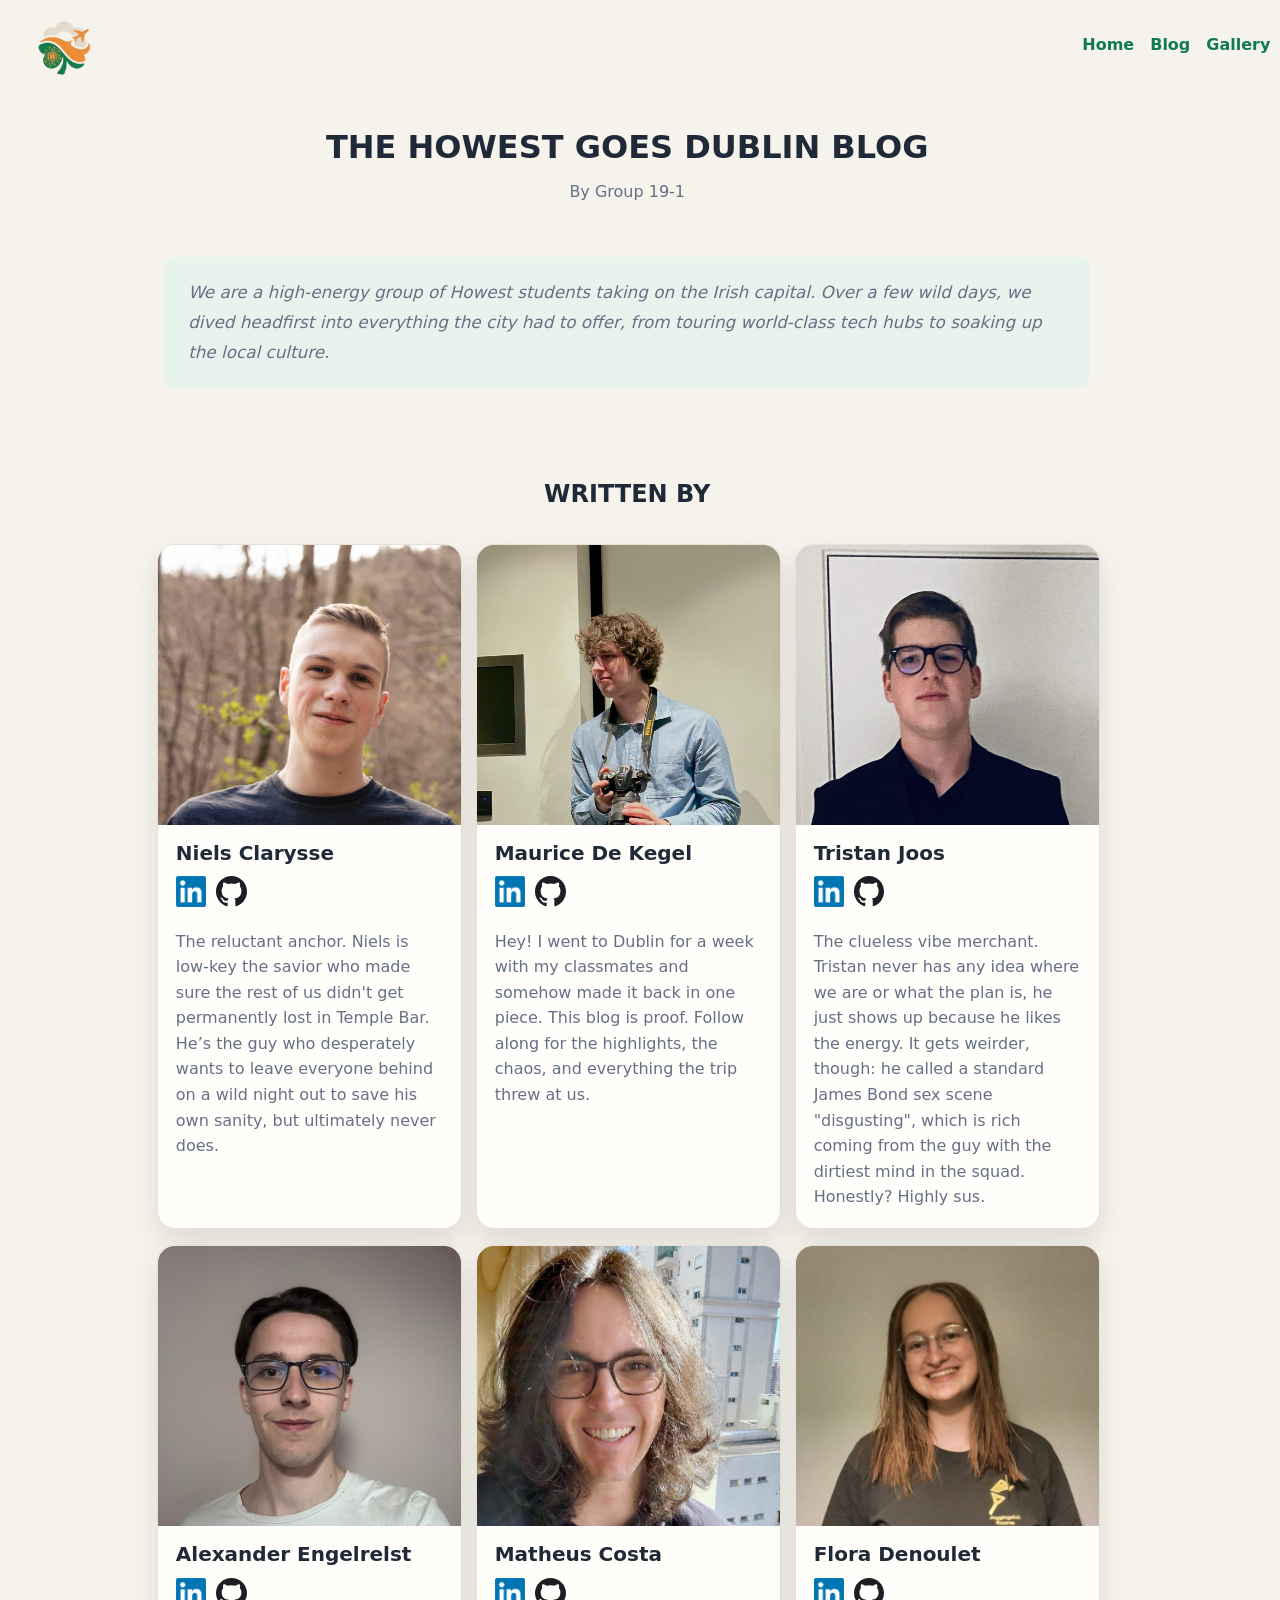
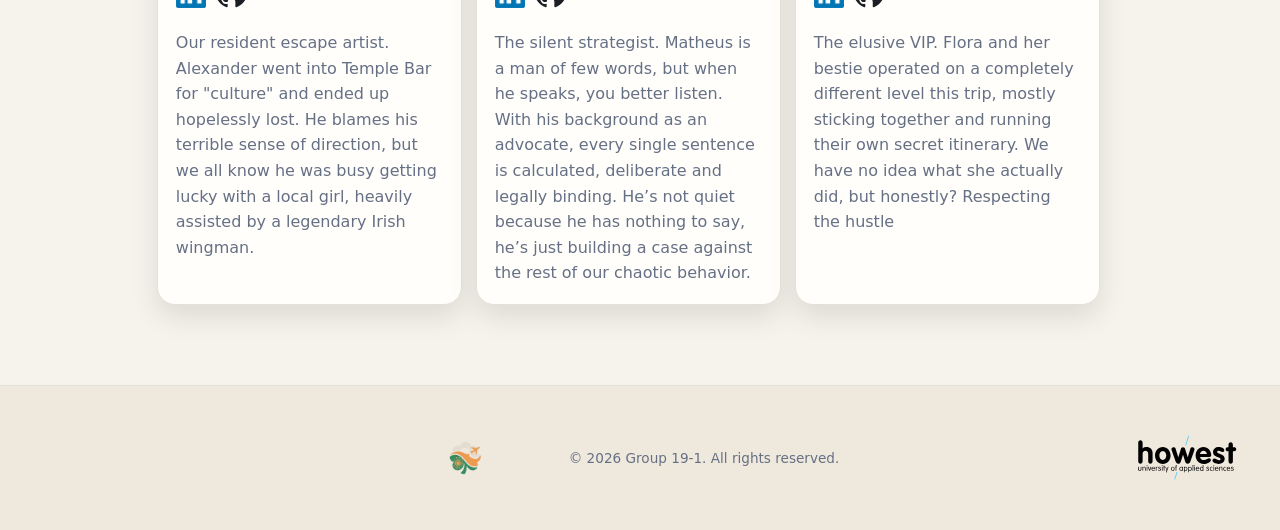
==== commit 6d2533de: "Fixes footer" ====
--- a/index.html
+++ b/index.html
@@ -267,6 +267,10 @@
         </div>
     </main>
     <footer>
+        <a href="index.html" class="footer-logo-link">
+            <img src="assets/images/Dublin-logo.png" alt="Dublin Logo" class="footer-logo">
+        </a>
+        <p class="footer-copy">&copy; 2026 Group 19-1. All rights reserved.</p>
     </footer>
 </body>
 </html>
--- a/assets/css/style.css
+++ b/assets/css/style.css
@@ -103,4 +103,50 @@
     color: var(--link-hover);
     text-decoration: underline;
     cursor: pointer;
+}
+
+/* =========================
+   Footer
+   ========================= */
+footer {
+    width: 100vw;
+    height: 5rem;
+    margin-top: 5rem;
+    padding-bottom: 2rem;
+    padding-top: 2rem;
+
+    display: flex;
+    flex-direction: row;
+    align-items: center;
+    justify-content: center;
+    gap: 5rem;
+
+    border-top: 1px solid var(--borders);
+    color: var(--text-muted);
+
+    background: var(--footer) var(--howest-logo) no-repeat center right 2.5%;
+    background-size: 10%;
+}
+
+.footer-logo-link {
+    display: inline-flex;
+    align-items: center;
+    justify-content: start;
+}
+
+.footer-logo {
+    height: 48px;
+    width: auto;
+    opacity: 0.85;
+    transition: opacity 0.2s;
+}
+
+.footer-logo:hover {
+    opacity: 1;
+}
+
+.footer-copy {
+    margin: 0;
+    font-size: 0.85rem;
+    color: var(--text-muted);
 }
--- a/assets/css/home.css
+++ b/assets/css/home.css
@@ -198,26 +198,7 @@
     }
 }
 
-/* =========================
-   Footer
-   ========================= */
-footer {
-    width: 100vw;
-    height: 5rem;
-    margin-top: 5rem;
-    padding-bottom: 2rem;
-
-    display: flex;
-    flex-direction: column;
-    align-items: center;
-    justify-content: center;
-
-    border-top: 1px solid var(--borders);
-    color: var(--text-muted);
-
-    background: var(--footer) var(--howest-logo) no-repeat center right 2.5%;
-    background-size: 10%;
-}
+
 
 /* =========================
    Utilities
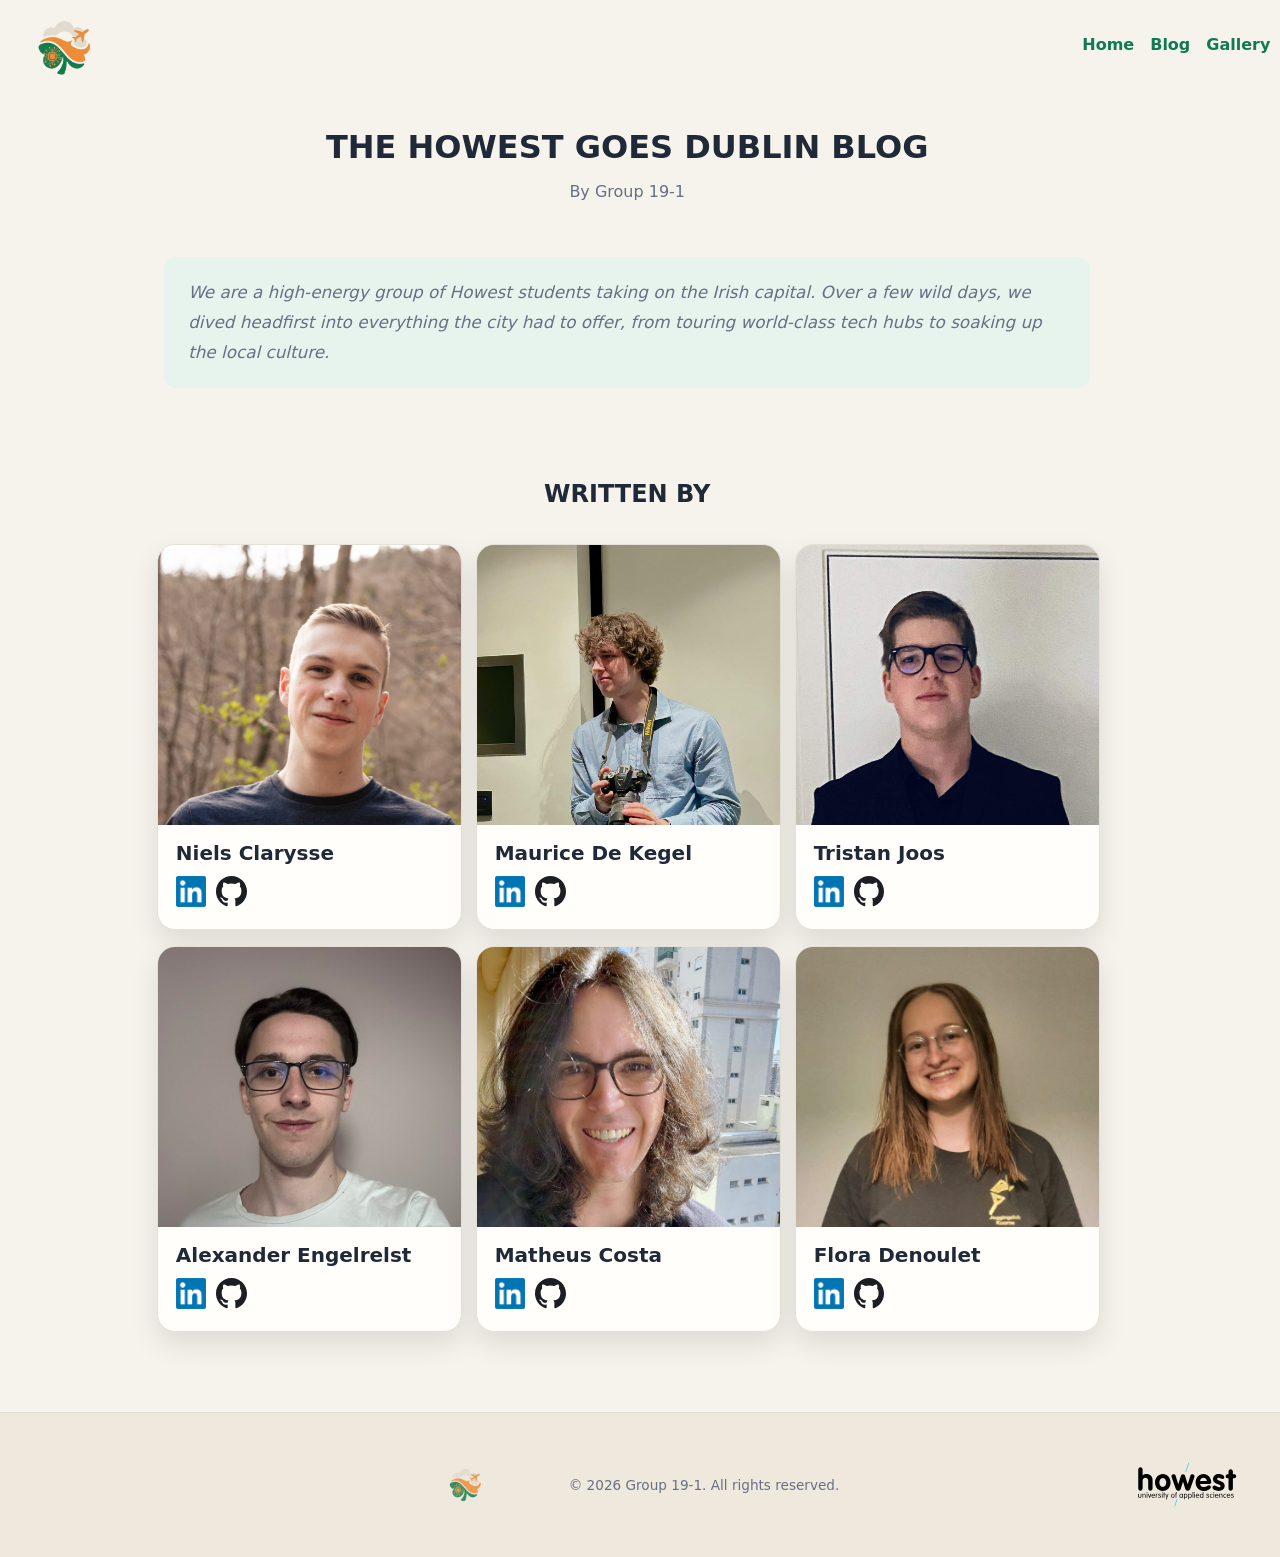
==== commit ef24577c: "Remove author short introductions from index.html Removed short introductions for multiple authors." ====
--- a/index.html
+++ b/index.html
@@ -42,8 +42,6 @@
                             <img src="assets/images/social-platform-logos/Octicons-mark-github.svg" alt="LinkedIn Logo" class="social-icon github-icon">
                         </a>
                     </div>
-                    <p class="short-intro">The reluctant anchor. Niels is low-key the savior who made sure the rest of us didn't get permanently lost in Temple Bar. He’s the guy who desperately wants to leave everyone behind on a wild night out to save his own sanity, but ultimately never does.</p>
-
                 </div>
                 <div class="author-card">
                     <img src="assets/images/profile-pics/Riesje.jpg" alt="Test-Image" class="author-photo">
@@ -56,8 +54,6 @@
                             <img src="assets/images/social-platform-logos/Octicons-mark-github.svg" alt="LinkedIn Logo" class="social-icon github-icon">
                         </a>
                     </div>
-                    <p class="short-intro">Hey! I went to Dublin for a week with my classmates and somehow made it back in one piece. This blog is proof. Follow along for the highlights, the chaos, and everything the trip threw at us.</p>
-
                 </div>
                 <div class="author-card">
                     <img src="assets/images/profile-pics/Tristan.jpg" alt="Test-Image" class="author-photo">
@@ -70,9 +66,6 @@
                             <img src="assets/images/social-platform-logos/Octicons-mark-github.svg" alt="LinkedIn Logo" class="social-icon github-icon">
                         </a>
                     </div>
-                    <p class="short-intro">The clueless vibe merchant. Tristan never has any idea where we are or what the plan is, he just shows up because he likes the energy. It gets weirder, though: he called a standard James Bond sex scene "disgusting", which is rich coming from the guy with the dirtiest mind in the squad. Honestly? Highly sus.
-                    </p>
-
                 </div>
                 <div class="author-card">
                     <img src="assets/images/profile-pics/Alexander.jpg" alt="Test-Image" class="author-photo">
@@ -85,9 +78,6 @@
                             <img src="assets/images/social-platform-logos/Octicons-mark-github.svg" alt="LinkedIn Logo" class="social-icon github-icon">
                         </a>
                     </div>
-                    <p class="short-intro">Our resident escape artist. Alexander went into Temple Bar for "culture" and ended up hopelessly lost. He blames his terrible sense of direction, but we all know he was busy getting lucky with a local girl, heavily assisted by a legendary Irish wingman.
-                    </p>
-
                 </div>
                 <div class="author-card">
                     <img src="assets/images/profile-pics/matti.jpg" alt="Test-Image" class="author-photo">
@@ -100,9 +90,6 @@
                             <img src="assets/images/social-platform-logos/Octicons-mark-github.svg" alt="LinkedIn Logo" class="social-icon github-icon">
                         </a>
                     </div>
-                    <p class="short-intro">The silent strategist. Matheus is a man of few words, but when he speaks, you better listen. With his background as an advocate, every single sentence is calculated, deliberate and legally binding. He’s not quiet because he has nothing to say, he’s just building a case against the rest of our chaotic behavior.
-                    </p>
-
                 </div>
                 <div class="author-card">
                     <img src="assets/images/profile-pics/Flora.jpg" alt="Test-Image" class="author-photo">
@@ -115,7 +102,6 @@
                             <img src="assets/images/social-platform-logos/Octicons-mark-github.svg" alt="LinkedIn Logo" class="social-icon github-icon">
                         </a>
                     </div>
-                    <p class="short-intro">The elusive VIP. Flora and her bestie operated on a completely different level this trip, mostly sticking together and running their own secret itinerary. We have no idea what she actually did, but honestly? Respecting the hustle</p>
                 </div>
             </div>
         </div>
@@ -273,4 +259,4 @@
         <p class="footer-copy">&copy; 2026 Group 19-1. All rights reserved.</p>
     </footer>
 </body>
-</html>+</html>
